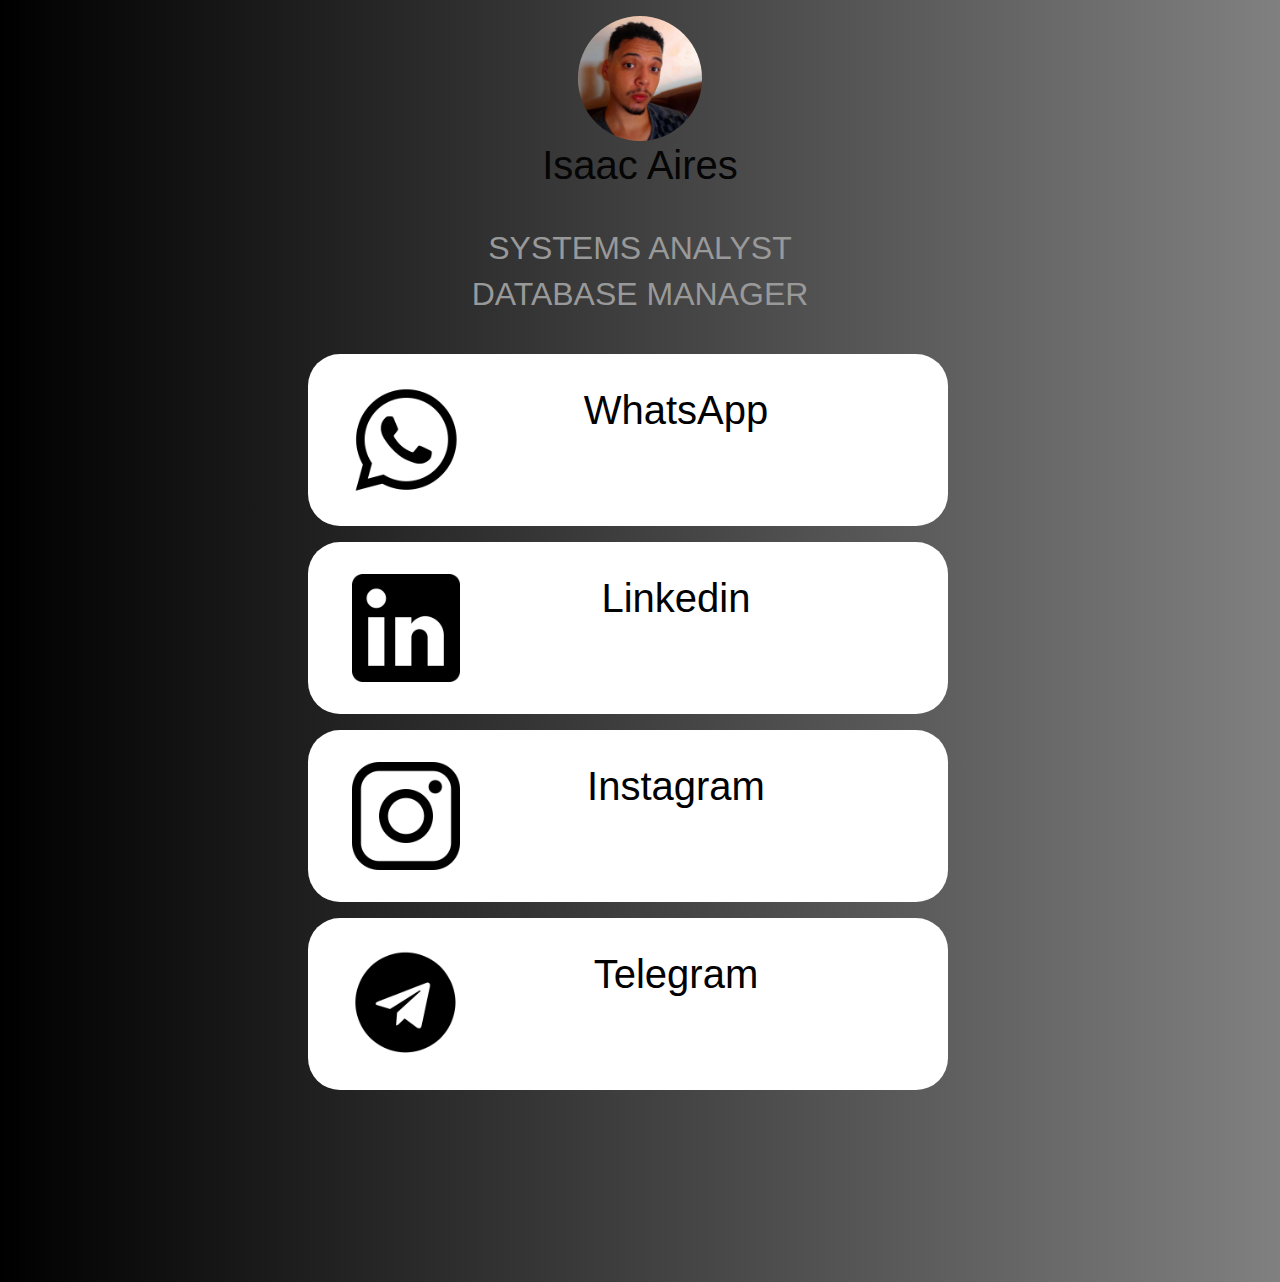
==== index.html @ c5ac3384 "Versão Inicial" ====
<!DOCTYPE html>
<html lang="pt-br">

<head>
    <meta charset="UTF-8">
    <meta name="viewport" content="width=device-width, initial-scale=1.0">
    <title>Portfólio</title>
    <!-- Latest compiled and minified CSS -->
    <link href="https://cdn.jsdelivr.net/npm/bootstrap@5.3.3/dist/css/bootstrap.min.css" rel="stylesheet">
    <link rel="stylesheet" href="css/style.css">
</head>

<body>
    <header>
        <img class="img-perfil" src="img/minha foto.jpg" alt="">
        <h1 class="txt-titulo">Isaac Aires</h1>
    </header>
    <header>
        <h2 class="txt-titulo">SYSTEMS ANALYST</h2>
        <h2 class="txt-titulo">DATABASE MANAGER</h2>
    </header>
    <main class="principal">
        <!--Youtube-->
        <a href="https://wa.me/5563992910513" target="_blank">
            <div class="row conteudo">
                <div class="col-2">
                    <img class="img-icone" src="img/whatsapp (2).png" alt="">
                </div>
                <div class="col-10">
                    <h3 class="txt-icone">WhatsApp</h3>
                </div>
            </div>
        </a>

        <!--Youtube-->
        <a href="https://www.linkedin.com/in/isaac-aires-64966a248/" target="_blank">
            <div class="row conteudo">
                <div class="col-2">
                    <img class="img-icone" src="img/linkedin.png" alt="">
                </div>
                <div class="col-10">
                    <h3 class="txt-icone">Linkedin</h3>
                </div>
            </div>
        </a>
        <!--Youtube-->
        <a href="https://www.instagram.com/isaac_aires15/" target="_blank">
            <div class="row conteudo">
                <div class="col-2">
                    <img class="img-icone" src="img/Instagram.png" alt="">
                </div>
                <div class="col-10">
                    <h3 class="txt-icone">Instagram</h3>
                </div>
            </div>
        </a>
        <!--Youtube-->
        <a href="https://web.telegram.org/a/" target="_blank">
            <div class="row conteudo">
                <div class="col-2">
                    <img class="img-icone" src="img/telegram.png" alt="">
                </div>
                <div class="col-10">
                    <h3 class="txt-icone">Telegram</h3>
                </div>
            </div>
        </a>


    </main>
    <footer class="fixed-bottom">
        <h4>&copy; Powered by Isaac Aires</h4>
    </footer>

</body>
<!-- Latest compiled JavaScript -->
<script src="https://cdn.jsdelivr.net/npm/bootstrap@5.3.3/dist/js/bootstrap.bundle.min.js"></script>

</html>
---- css/style.css ----
*{
    margin:0 ;
    padding: 0;
}

body{
    background-image: linear-gradient( to right,black, gray);
    font-family: Arial, sans-serif;
    
}

header{
    color: rgb(5, 5, 5);
    text-align: center;
    padding: 1em;
    font-family:Arial, Helvetica, sans-serif;
}

.txt-titulo{
    text-shadow: 10px, 10px, 10px white;
}

header h2{
    color: rgb(153, 153, 153)
}

footer{
    color: white;
    text-align: center;
    padding: 1em;
}

.img-perfil{
    width: 10%;
    border-radius: 50%;
}

.conteudo{
    width: 100% !important;
    background-color: rgb(255, 255, 255) !important;
    padding: 2em !important;
    margin-top: 1em !important;
    border-radius: 2em !important;
}

.principal{
    text-align: center !important;
    margin-left: 25% !important;
    margin-right: 25% !important;
    margin-top: 1% !important;
    margin-bottom: 15% !important;

}

.img-icone{
    width: 150% !important;
}

.txt-icone{
    font-size: 250% !important;
    
}

a{
    text-decoration: none !important;
    color: rgb(0, 0, 0) !important;
}

@media (min-width: 200px) and (max-width: 768px){
    .img-icone{
        width: 250%;
    }
    .txt-icone{
        font-size: 220% !important;
    }
    .conteudo{
        width: 130% !important;
        background-color: white !important;
        padding: 1em !important;
        margin-top: 2em !important;
        border-radius: 1em !important;
    }
    .principal{
        text-align: center !important;
        margin-left: 10% !important;
        margin-right: 23% !important;
        margin-top: 1% !important;
        margin-bottom: 15% !important;
    
    }
    .img-perfil{
        width: 10%;
        border-radius: 50%;
    }
    .txt-titulo{
        font-size: 220%;
        font-family: 'Courier New', Courier, monospace;
        font-weight: bold;
    }
}
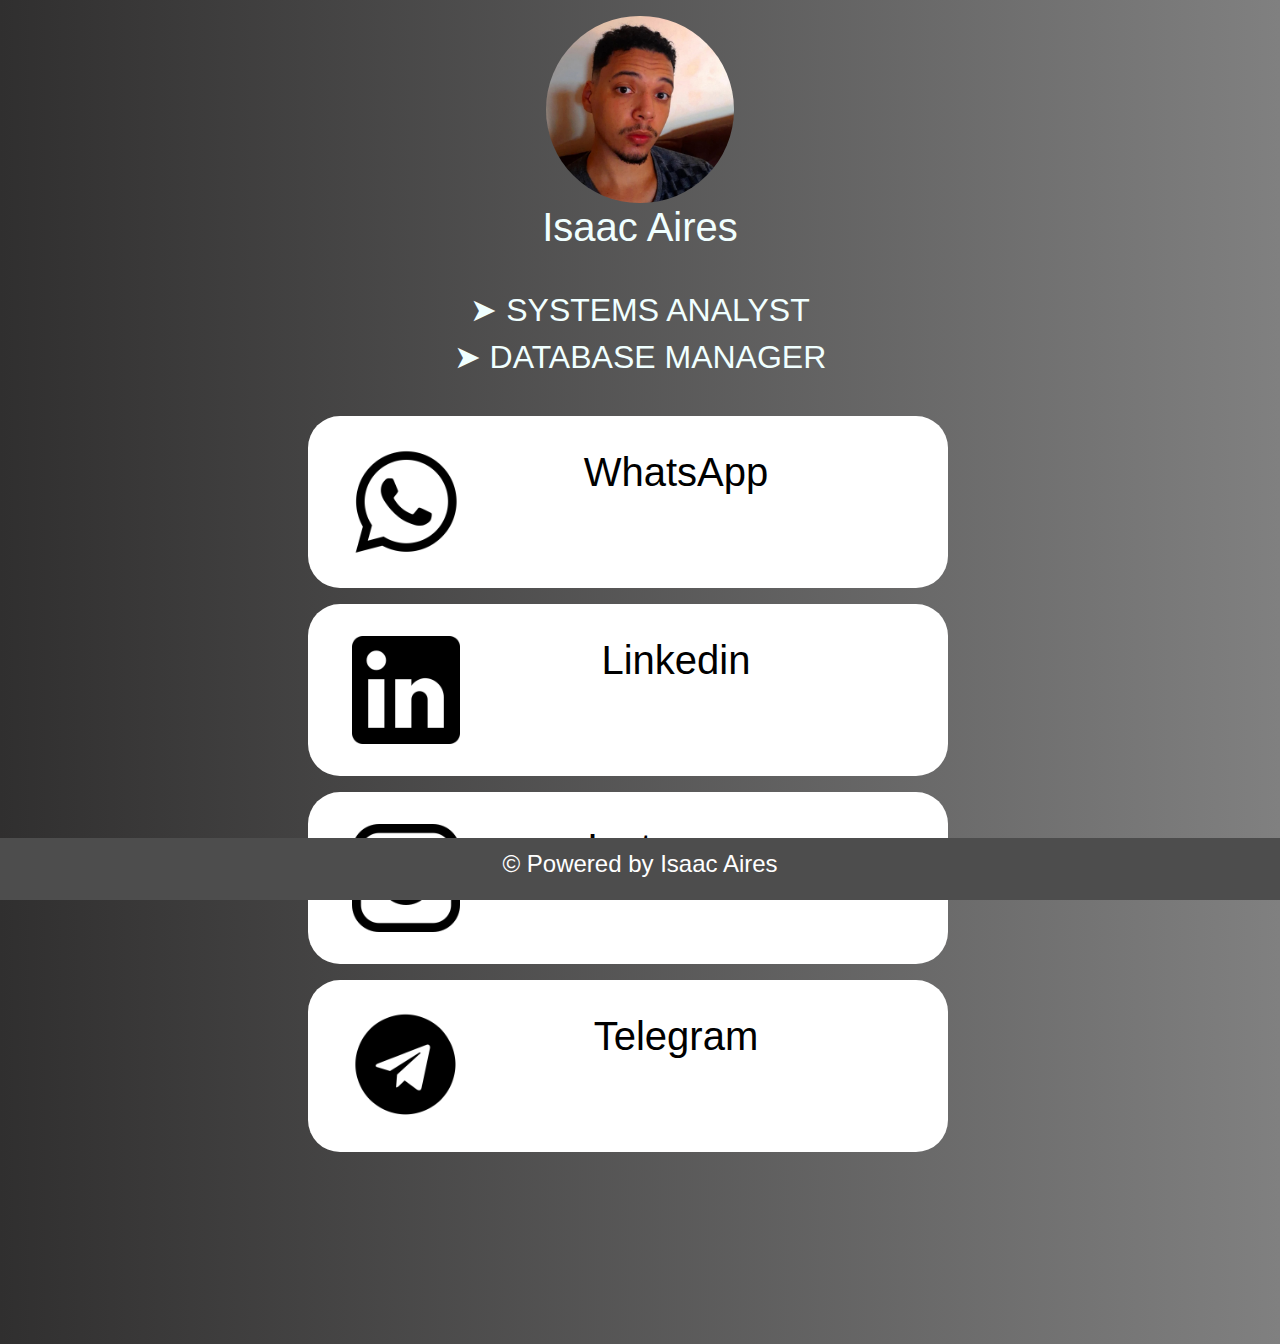
==== commit 2020bcf2: "versão 3" ====
--- a/index.html
+++ b/index.html
@@ -5,6 +5,7 @@
     <meta charset="UTF-8">
     <meta name="viewport" content="width=device-width, initial-scale=1.0">
     <title>Portfólio</title>
+    <link rel="shortcut icon" href="img/Icone portfolio 2.png" type="image/x-icon">
     <!-- Latest compiled and minified CSS -->
     <link href="https://cdn.jsdelivr.net/npm/bootstrap@5.3.3/dist/css/bootstrap.min.css" rel="stylesheet">
     <link rel="stylesheet" href="css/style.css">
@@ -16,8 +17,8 @@
         <h1 class="txt-titulo">Isaac Aires</h1>
     </header>
     <header>
-        <h2 class="txt-titulo">SYSTEMS ANALYST</h2>
-        <h2 class="txt-titulo">DATABASE MANAGER</h2>
+        <h2 class="txt-titulo">➤ SYSTEMS ANALYST</h2>
+        <h2 class="txt-titulo">➤ DATABASE MANAGER</h2>
     </header>
     <main class="principal">
         <!--Youtube-->
--- a/css/style.css
+++ b/css/style.css
@@ -1,38 +1,41 @@
 *{
+    text-align: center;
     margin:0 ;
     padding: 0;
 }
 
 body{
-    background-image: linear-gradient( to right,black, gray);
+    background-image: linear-gradient( to right,rgb(48, 47, 47), gray);
     font-family: Arial, sans-serif;
     
 }
 
 header{
-    color: rgb(5, 5, 5);
+    color: azure;
     text-align: center;
     padding: 1em;
     font-family:Arial, Helvetica, sans-serif;
 }
 
 .txt-titulo{
-    text-shadow: 10px, 10px, 10px white;
+    text-shadow: 10px, 10px, 10px rgb(0, 0, 0);
 }
 
 header h2{
-    color: rgb(153, 153, 153)
+    color: (azure)
 }
 
 footer{
+    background-color: rgb(77, 77, 77);
     color: white;
     text-align: center;
-    padding: 1em;
+    padding: 1%;
 }
 
 .img-perfil{
     width: 10%;
     border-radius: 50%;
+    width: 15%;
 }
 
 .conteudo{
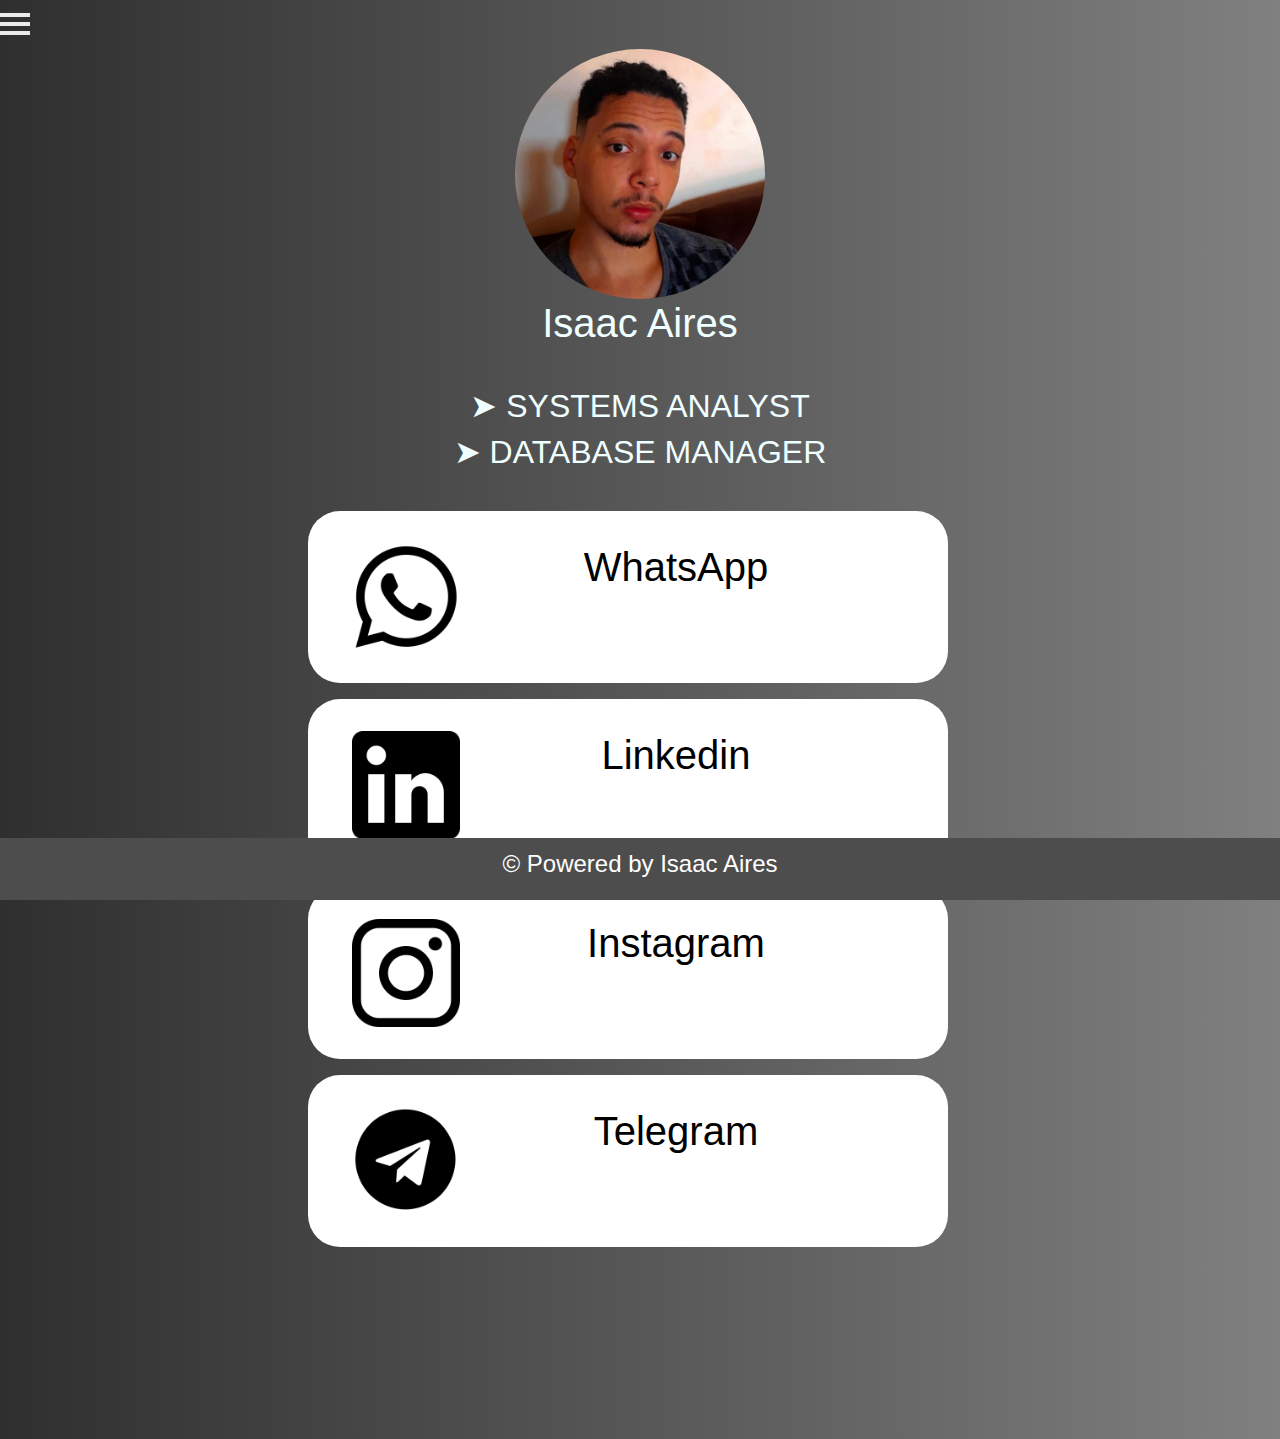
==== commit eee56588: "versão 3.4" ====
--- a/index.html
+++ b/index.html
@@ -12,6 +12,21 @@
 </head>
 
 <body>
+    <div class="menu-container">
+        <input type="checkbox" id="menu-toggle">
+        <label class="menu-btn" for="menu-toggle">
+            <span></span>
+            <span></span>
+            <span></span>
+        </label>
+        <nav class="menu">
+            <ul>
+                <li><a href="#">Home</a></li>
+                <li><a href="https://github.com/" target="_blank">GitHub</a></li>
+                <li><a href="Sobre me.html">Sobre me</a></li>
+            </ul>
+        </nav>
+    </div>
     <header>
         <img class="img-perfil" src="img/minha foto.jpg" alt="">
         <h1 class="txt-titulo">Isaac Aires</h1>
--- a/css/style.css
+++ b/css/style.css
@@ -1,13 +1,12 @@
 *{
-    text-align: center;
     margin:0 ;
     padding: 0;
+    box-sizing: border-box;
 }
 
 body{
     background-image: linear-gradient( to right,rgb(48, 47, 47), gray);
     font-family: Arial, sans-serif;
-    
 }
 
 header{
@@ -35,7 +34,7 @@
 .img-perfil{
     width: 10%;
     border-radius: 50%;
-    width: 15%;
+    width: 20%;
 }
 
 .conteudo{
@@ -92,7 +91,7 @@
     
     }
     .img-perfil{
-        width: 10%;
+        width: 20%;
         border-radius: 50%;
     }
     .txt-titulo{
@@ -102,4 +101,87 @@
     }
 }
 
+.menu-container {
+    position: relative;
+}
 
+/* Esconder o checkbox */
+#menu-toggle {
+    display:grid;
+}
+
+.menu-btn {
+    display: block;
+    width: 30px;
+    height: 20px;
+    cursor: pointer;
+    position: relative;
+    z-index: 2;
+}
+
+.menu-btn span {
+    display: block;
+    width: 100%;
+    height: 4px;
+    background-color: #ebebeb;
+    margin-bottom: 5px;
+    transition: 0.3s;
+}
+
+.menu-btn span:last-child {
+    margin-bottom: 0;
+}
+
+/* Animação ao clicar */
+#menu-toggle:checked + .menu-btn span:nth-child(1) {
+    transform: rotate(45deg);
+    top: 8px;
+    position: absolute;
+}
+
+#menu-toggle:checked + .menu-btn span:nth-child(2) {
+    opacity: 0;
+}
+
+#menu-toggle:checked + .menu-btn span:nth-child(3) {
+    transform: rotate(-45deg);
+    top: 8px;
+    position: absolute;
+}
+
+nav.menu {
+    display: none;
+    position: absolute;
+    top: 30px;
+    left: 0;
+    background-color: #fffbfb;
+    text-align: left;
+    width: 150px; /* Define a largura do menu */
+    border-radius: 5px;
+    box-shadow: 0 4px 8px rgba(0, 0, 0, 0.1);
+}
+
+nav.menu ul {
+    list-style: none;
+    padding: 0;
+}
+
+nav.menu ul li {
+    padding: 10px;
+    border-bottom: 1px solid #444;
+}
+
+nav.menu ul li:last-child {
+    border-bottom: none;
+}
+
+nav.menu ul li a {
+    color: #fff;
+    text-decoration: none;
+    display: block;
+}
+
+#menu-toggle:checked ~ nav.menu {
+    display: block;
+}
+
